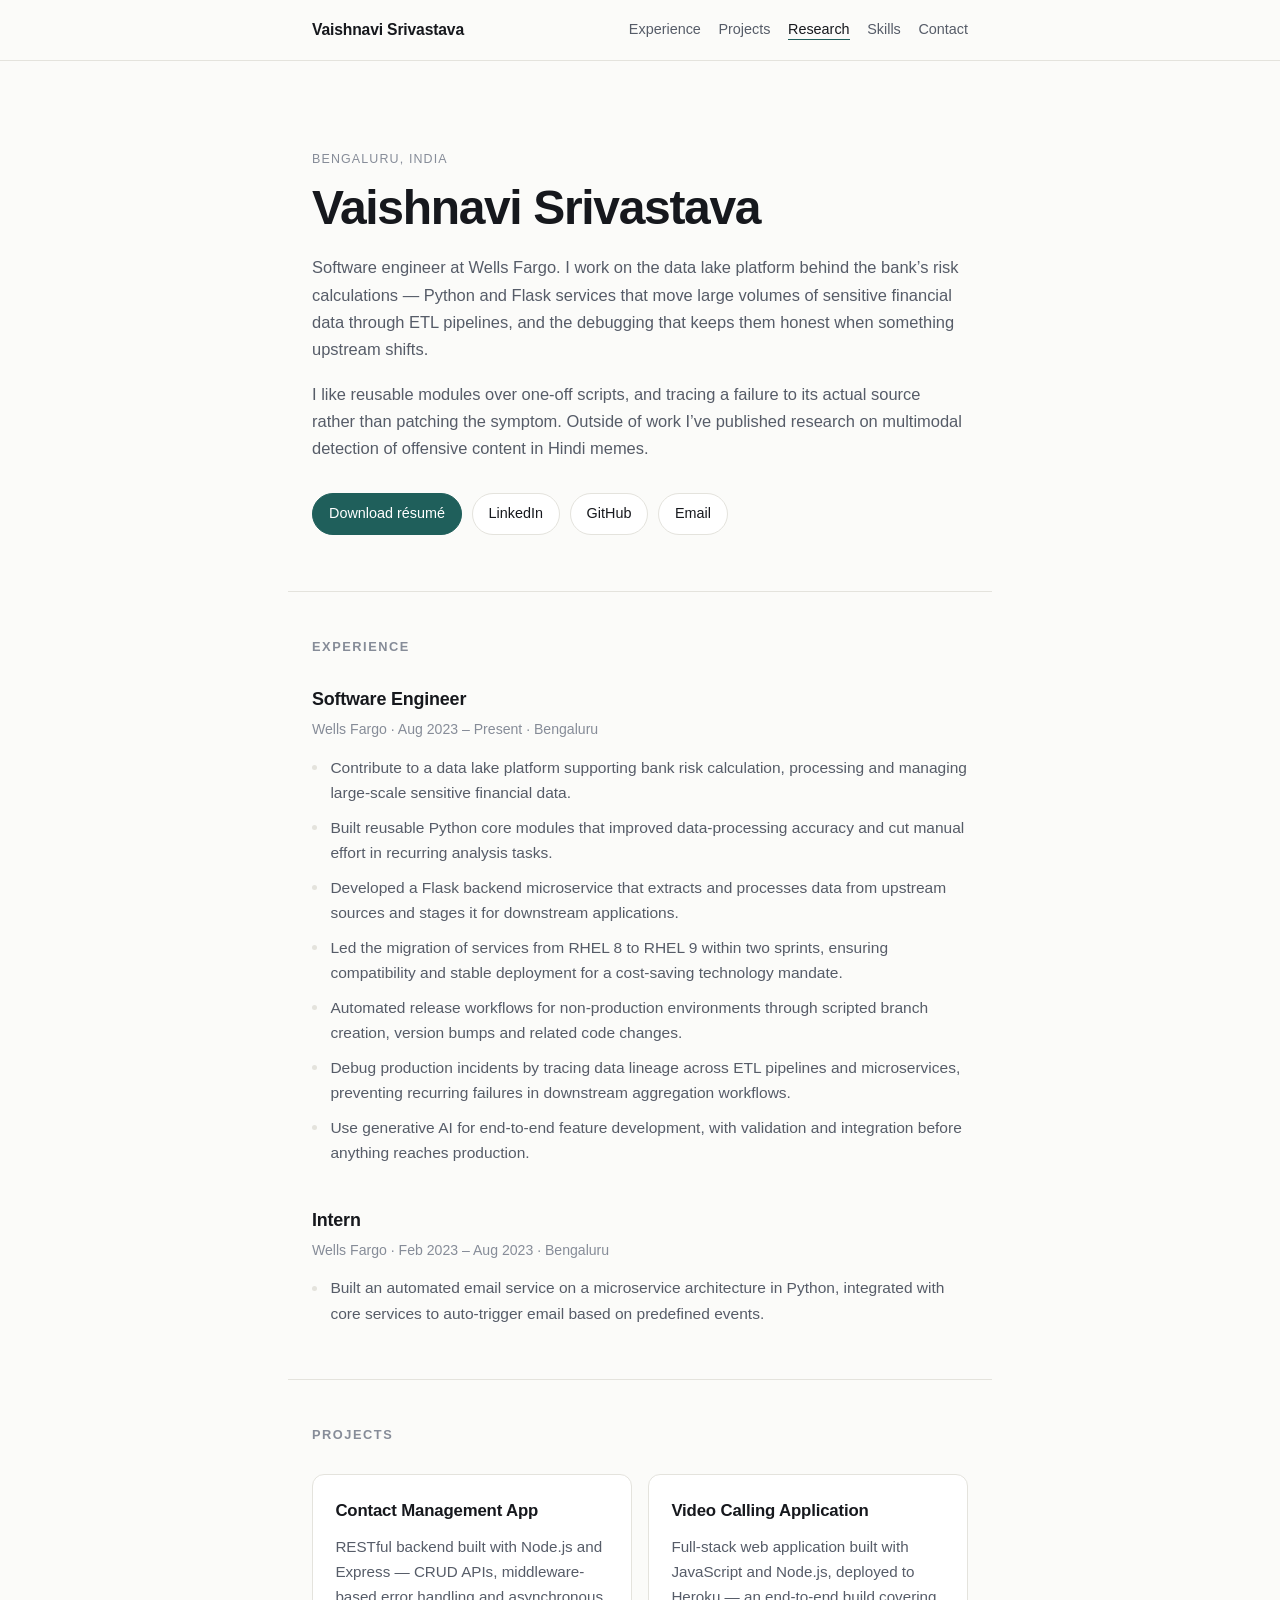
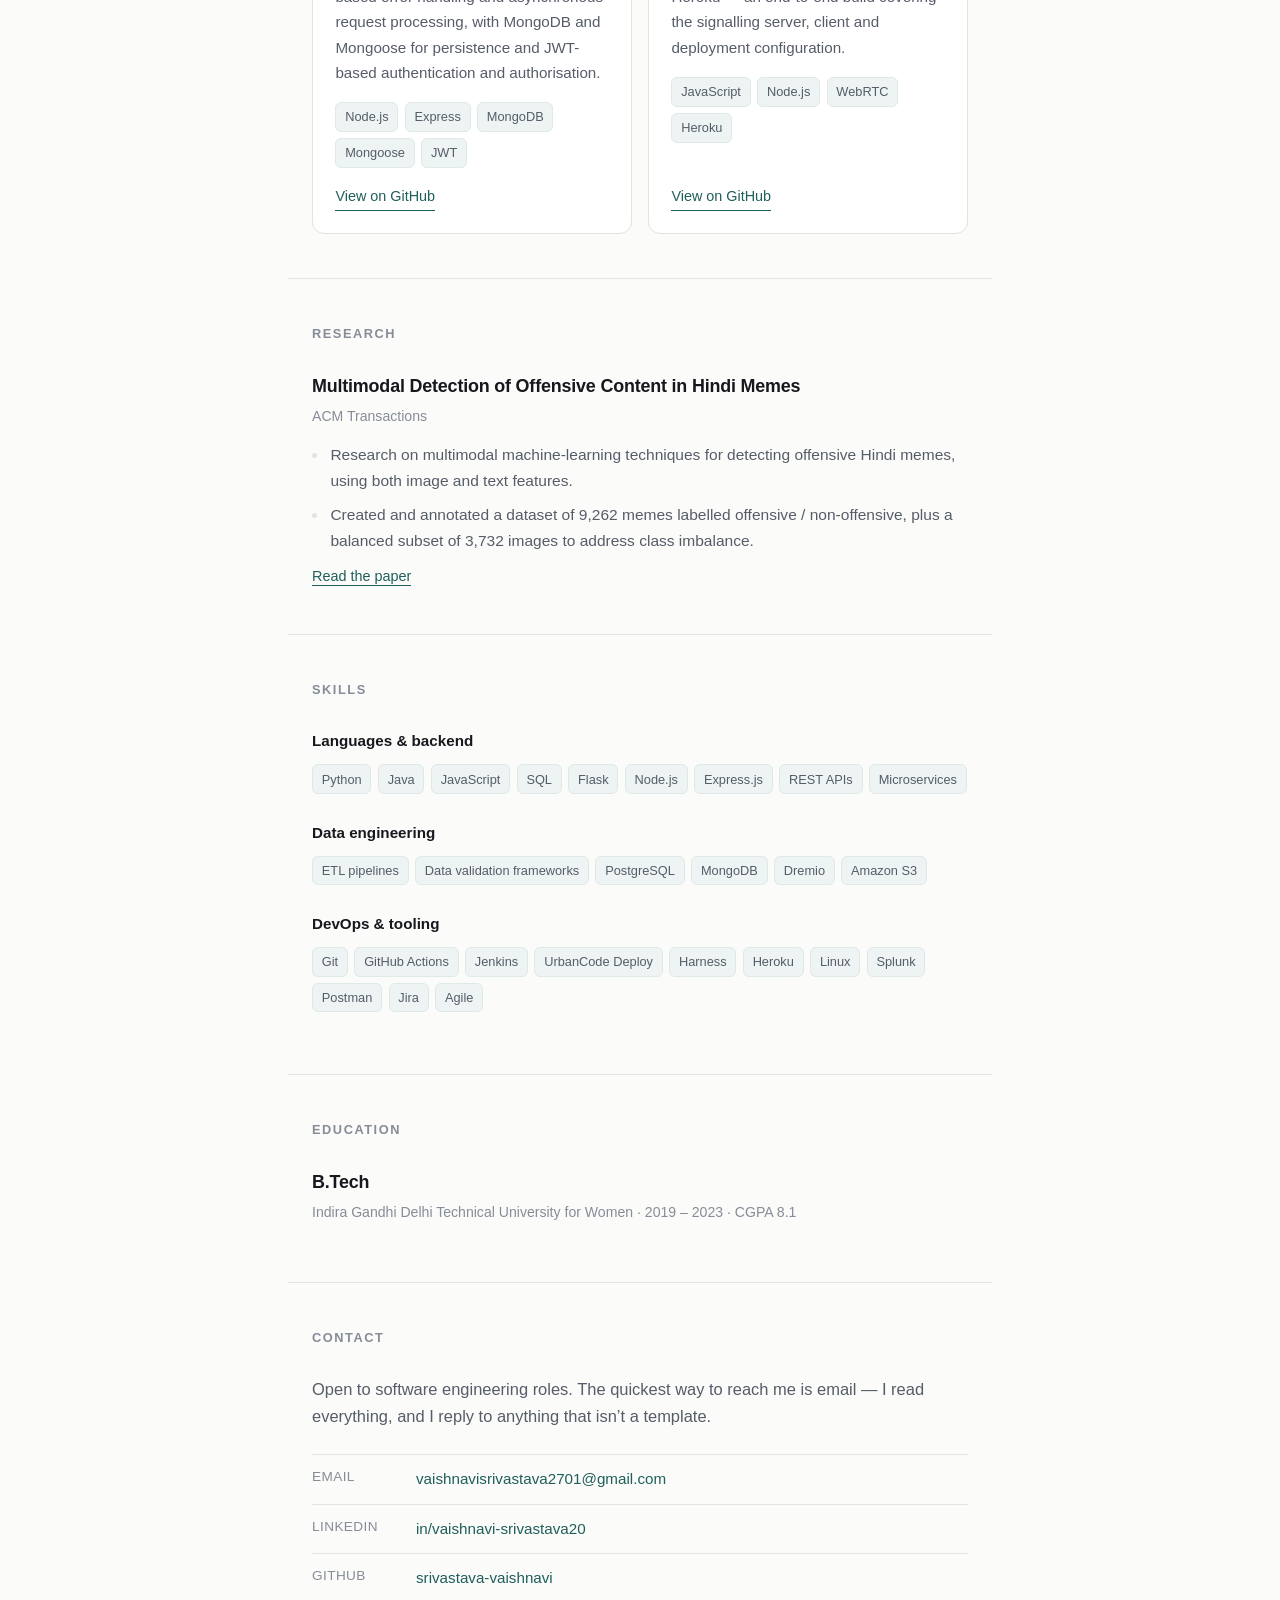
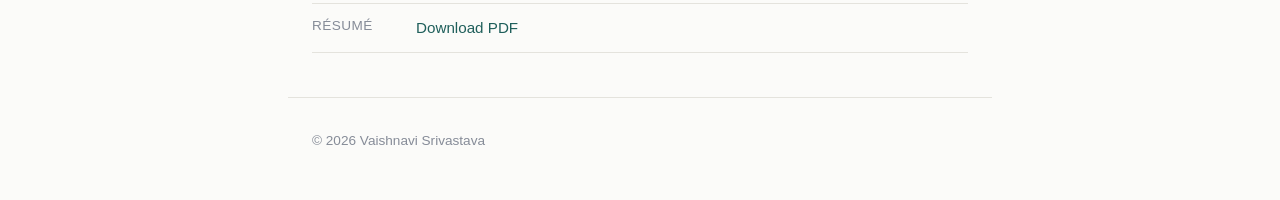
==== index.html @ 6af7abd9 "Initial commit" ====
<!DOCTYPE html>
<html lang="en">
<head>
<meta charset="utf-8">
<meta name="viewport" content="width=device-width, initial-scale=1">
<title>Vaishnavi Srivastava — Software Engineer</title>
<meta name="description" content="Software engineer at Wells Fargo working on data lake platforms, ETL pipelines and Python backend services. Bengaluru, India.">
<meta name="author" content="Vaishnavi Srivastava">
<link rel="canonical" href="https://srivastava-vaishnavi.github.io/">
<meta name="theme-color" content="#fbfbf9">

<meta property="og:type" content="website">
<meta property="og:title" content="Vaishnavi Srivastava — Software Engineer">
<meta property="og:description" content="Software engineer at Wells Fargo working on data lake platforms, ETL pipelines and Python backend services.">
<meta property="og:url" content="https://srivastava-vaishnavi.github.io/">
<meta name="twitter:card" content="summary">

<link rel="icon" href="favicon.svg" type="image/svg+xml">
<link rel="stylesheet" href="styles.css">
</head>
<body>

<a class="skip" href="#main">Skip to content</a>

<header class="topbar">
  <div class="wrap topbar-inner">
    <a class="wordmark" href="#top">Vaishnavi&nbsp;Srivastava</a>
    <nav aria-label="Sections">
      <ul class="navlist">
        <li><a href="#experience">Experience</a></li>
        <li><a href="#projects">Projects</a></li>
        <li><a href="#research">Research</a></li>
        <li><a href="#skills">Skills</a></li>
        <li><a href="#contact">Contact</a></li>
      </ul>
    </nav>
  </div>
</header>

<main id="main">

  <section id="top" class="hero wrap">
    <p class="eyebrow">Bengaluru, India</p>
    <h1>Vaishnavi Srivastava</h1>
    <p class="lede">
      Software engineer at Wells Fargo. I work on the data lake platform behind the
      bank&rsquo;s risk calculations — Python and Flask services that move large volumes of
      sensitive financial data through ETL pipelines, and the debugging that keeps them honest
      when something upstream shifts.
    </p>
    <p class="lede">
      I like reusable modules over one-off scripts, and tracing a failure to its actual source
      rather than patching the symptom. Outside of work I&rsquo;ve published research on
      multimodal detection of offensive content in Hindi memes.
    </p>

    <div class="actions">
      <a class="btn btn-primary" href="Vaishnavi-Srivastava-Resume.pdf">Download résumé</a>
      <a class="btn" href="https://www.linkedin.com/in/vaishnavi-srivastava20/" target="_blank" rel="noopener">LinkedIn</a>
      <a class="btn" href="https://github.com/srivastava-vaishnavi" target="_blank" rel="noopener">GitHub</a>
      <a class="btn" href="mailto:vaishnavisrivastava2701@gmail.com">Email</a>
    </div>
  </section>

  <section id="experience" class="wrap section">
    <h2>Experience</h2>

    <article class="entry">
      <div class="entry-head">
        <h3>Software Engineer</h3>
        <p class="meta">Wells Fargo · Aug 2023 – Present · Bengaluru</p>
      </div>
      <ul class="bullets">
        <li>Contribute to a data lake platform supporting bank risk calculation, processing and
            managing large-scale sensitive financial data.</li>
        <li>Built reusable Python core modules that improved data-processing accuracy and cut
            manual effort in recurring analysis tasks.</li>
        <li>Developed a Flask backend microservice that extracts and processes data from upstream
            sources and stages it for downstream applications.</li>
        <li>Led the migration of services from RHEL 8 to RHEL 9 within two sprints, ensuring
            compatibility and stable deployment for a cost-saving technology mandate.</li>
        <li>Automated release workflows for non-production environments through scripted branch
            creation, version bumps and related code changes.</li>
        <li>Debug production incidents by tracing data lineage across ETL pipelines and
            microservices, preventing recurring failures in downstream aggregation workflows.</li>
        <li>Use generative AI for end-to-end feature development, with validation and integration
            before anything reaches production.</li>
      </ul>
    </article>

    <article class="entry">
      <div class="entry-head">
        <h3>Intern</h3>
        <p class="meta">Wells Fargo · Feb 2023 – Aug 2023 · Bengaluru</p>
      </div>
      <ul class="bullets">
        <li>Built an automated email service on a microservice architecture in Python, integrated
            with core services to auto-trigger email based on predefined events.</li>
      </ul>
    </article>
  </section>

  <section id="projects" class="wrap section">
    <h2>Projects</h2>

    <div class="cards">
      <article class="card">
        <h3>Contact Management App</h3>
        <p>
          RESTful backend built with Node.js and Express — CRUD APIs, middleware-based error
          handling and asynchronous request processing, with MongoDB and Mongoose for persistence
          and JWT-based authentication and authorisation.
        </p>
        <ul class="tags">
          <li>Node.js</li><li>Express</li><li>MongoDB</li><li>Mongoose</li><li>JWT</li>
        </ul>
        <a class="cardlink" href="https://github.com/srivastava-vaishnavi/MYCONTACT-BACKEND" target="_blank" rel="noopener">View on GitHub</a>
      </article>

      <article class="card">
        <h3>Video Calling Application</h3>
        <p>
          Full-stack web application built with JavaScript and Node.js, deployed to Heroku —
          an end-to-end build covering the signalling server, client and deployment configuration.
        </p>
        <ul class="tags">
          <li>JavaScript</li><li>Node.js</li><li>WebRTC</li><li>Heroku</li>
        </ul>
        <a class="cardlink" href="https://github.com/srivastava-vaishnavi/Video-calling" target="_blank" rel="noopener">View on GitHub</a>
      </article>
    </div>
  </section>

  <section id="research" class="wrap section">
    <h2>Research</h2>
    <article class="entry">
      <div class="entry-head">
        <h3>Multimodal Detection of Offensive Content in Hindi Memes</h3>
        <p class="meta">ACM Transactions</p>
      </div>
      <ul class="bullets">
        <li>Research on multimodal machine-learning techniques for detecting offensive Hindi
            memes, using both image and text features.</li>
        <li>Created and annotated a dataset of 9,262 memes labelled offensive / non-offensive,
            plus a balanced subset of 3,732 images to address class imbalance.</li>
      </ul>
      <a class="cardlink" href="https://dl.acm.org/doi/10.1145/3717611" target="_blank" rel="noopener">Read the paper</a>
    </article>
  </section>

  <section id="skills" class="wrap section">
    <h2>Skills</h2>

    <div class="skillgroup">
      <h3>Languages &amp; backend</h3>
      <ul class="tags">
        <li>Python</li><li>Java</li><li>JavaScript</li><li>SQL</li><li>Flask</li>
        <li>Node.js</li><li>Express.js</li><li>REST APIs</li><li>Microservices</li>
      </ul>
    </div>

    <div class="skillgroup">
      <h3>Data engineering</h3>
      <ul class="tags">
        <li>ETL pipelines</li><li>Data validation frameworks</li><li>PostgreSQL</li>
        <li>MongoDB</li><li>Dremio</li><li>Amazon S3</li>
      </ul>
    </div>

    <div class="skillgroup">
      <h3>DevOps &amp; tooling</h3>
      <ul class="tags">
        <li>Git</li><li>GitHub Actions</li><li>Jenkins</li><li>UrbanCode Deploy</li>
        <li>Harness</li><li>Heroku</li><li>Linux</li><li>Splunk</li><li>Postman</li>
        <li>Jira</li><li>Agile</li>
      </ul>
    </div>
  </section>

  <section id="education" class="wrap section">
    <h2>Education</h2>
    <article class="entry">
      <div class="entry-head">
        <h3>B.Tech</h3>
        <p class="meta">Indira Gandhi Delhi Technical University for Women · 2019 – 2023 · CGPA 8.1</p>
      </div>
    </article>
  </section>

  <section id="contact" class="wrap section">
    <h2>Contact</h2>
    <p class="lede">
      Open to software engineering roles. The quickest way to reach me is email — I read
      everything, and I reply to anything that isn&rsquo;t a template.
    </p>
    <ul class="contactlist">
      <li><span>Email</span><a href="mailto:vaishnavisrivastava2701@gmail.com">vaishnavisrivastava2701@gmail.com</a></li>
      <li><span>LinkedIn</span><a href="https://www.linkedin.com/in/vaishnavi-srivastava20/" target="_blank" rel="noopener">in/vaishnavi-srivastava20</a></li>
      <li><span>GitHub</span><a href="https://github.com/srivastava-vaishnavi" target="_blank" rel="noopener">srivastava-vaishnavi</a></li>
      <li><span>Résumé</span><a href="Vaishnavi-Srivastava-Resume.pdf">Download PDF</a></li>
    </ul>
  </section>

</main>

<footer class="wrap">
  <p>&copy; <span id="year">2026</span> Vaishnavi Srivastava</p>
</footer>

<script src="script.js"></script>
</body>
</html>
---- styles.css ----
:root {
  --bg: #fbfbf9;
  --surface: #ffffff;
  --ink: #16181d;
  --ink-soft: #565c68;
  --ink-faint: #868c98;
  --line: #e4e3dd;
  --accent: #1f5f5b;
  --accent-soft: #eef4f3;
  --measure: 44rem;
  --pad: 1.5rem;
}

*, *::before, *::after { box-sizing: border-box; }

html {
  scroll-behavior: smooth;
  scroll-padding-top: 5rem;
  -webkit-text-size-adjust: 100%;
}

body {
  margin: 0;
  background: var(--bg);
  color: var(--ink);
  font-family: -apple-system, BlinkMacSystemFont, "Segoe UI", Roboto, Helvetica, Arial, sans-serif;
  font-size: 17px;
  line-height: 1.65;
  -webkit-font-smoothing: antialiased;
}

a { color: var(--accent); }

:focus-visible {
  outline: 2px solid var(--accent);
  outline-offset: 3px;
  border-radius: 2px;
}

.wrap {
  max-width: var(--measure);
  margin: 0 auto;
  padding-left: var(--pad);
  padding-right: var(--pad);
}

.skip {
  position: absolute;
  left: -9999px;
  top: 0;
  background: var(--ink);
  color: #fff;
  padding: 0.6rem 1rem;
  z-index: 20;
  text-decoration: none;
}
.skip:focus { left: 0.5rem; top: 0.5rem; }

/* ---------- top bar ---------- */

.topbar {
  position: sticky;
  top: 0;
  z-index: 10;
  background: var(--bg);
  border-bottom: 1px solid var(--line);
}

.topbar-inner {
  display: flex;
  align-items: center;
  justify-content: space-between;
  gap: 1rem;
  flex-wrap: wrap;
  min-height: 3.75rem;
  padding-top: 0.5rem;
  padding-bottom: 0.5rem;
}

.wordmark {
  font-weight: 600;
  letter-spacing: -0.01em;
  color: var(--ink);
  text-decoration: none;
  font-size: 0.98rem;
}

.navlist {
  display: flex;
  flex-wrap: wrap;
  gap: 1.1rem;
  list-style: none;
  margin: 0;
  padding: 0;
  font-size: 0.9rem;
}

.navlist a {
  color: var(--ink-soft);
  text-decoration: none;
  padding-bottom: 2px;
  border-bottom: 1px solid transparent;
}
.navlist a:hover { color: var(--ink); }
.navlist a.current {
  color: var(--ink);
  border-bottom-color: var(--accent);
}

/* ---------- hero ---------- */

.hero {
  padding-top: 5.5rem;
  padding-bottom: 3.5rem;
}

.eyebrow {
  margin: 0 0 0.75rem;
  font-size: 0.78rem;
  letter-spacing: 0.09em;
  text-transform: uppercase;
  color: var(--ink-faint);
}

h1 {
  margin: 0 0 1.25rem;
  font-size: clamp(2.1rem, 6vw, 3rem);
  line-height: 1.1;
  letter-spacing: -0.028em;
  font-weight: 650;
}

.lede {
  margin: 0 0 1.1rem;
  color: var(--ink-soft);
  font-size: 1.03rem;
}

.actions {
  display: flex;
  flex-wrap: wrap;
  gap: 0.6rem;
  margin-top: 1.9rem;
}

.btn {
  display: inline-block;
  padding: 0.52rem 1rem;
  border: 1px solid var(--line);
  border-radius: 999px;
  background: var(--surface);
  color: var(--ink);
  font-size: 0.9rem;
  text-decoration: none;
  transition: border-color 0.15s ease, background-color 0.15s ease, transform 0.15s ease;
}
.btn:hover {
  border-color: var(--accent);
  background: var(--accent-soft);
  transform: translateY(-1px);
}

.btn-primary {
  background: var(--accent);
  border-color: var(--accent);
  color: #fff;
}
.btn-primary:hover {
  background: #174a47;
  border-color: #174a47;
  color: #fff;
}

/* ---------- sections ---------- */

.section {
  padding-top: 2.75rem;
  padding-bottom: 2.75rem;
  border-top: 1px solid var(--line);
}

h2 {
  margin: 0 0 1.75rem;
  font-size: 0.8rem;
  font-weight: 600;
  letter-spacing: 0.12em;
  text-transform: uppercase;
  color: var(--ink-faint);
}

.entry { margin-bottom: 2.5rem; }
.entry:last-child { margin-bottom: 0; }

.entry-head { margin-bottom: 0.85rem; }

.entry-head h3 {
  margin: 0 0 0.2rem;
  font-size: 1.12rem;
  font-weight: 600;
  letter-spacing: -0.01em;
}

.meta {
  margin: 0;
  font-size: 0.88rem;
  color: var(--ink-faint);
}

.bullets {
  margin: 0;
  padding: 0;
  list-style: none;
  color: var(--ink-soft);
}

.bullets li {
  position: relative;
  padding-left: 1.15rem;
  margin-bottom: 0.55rem;
  font-size: 0.97rem;
}

.bullets li::before {
  content: "";
  position: absolute;
  left: 0;
  top: 0.68em;
  width: 5px;
  height: 5px;
  border-radius: 50%;
  background: var(--line);
}

/* ---------- project cards ---------- */

.cards {
  display: grid;
  gap: 1rem;
  grid-template-columns: repeat(auto-fit, minmax(17rem, 1fr));
}

.card {
  background: var(--surface);
  border: 1px solid var(--line);
  border-radius: 12px;
  padding: 1.4rem;
  display: flex;
  flex-direction: column;
  transition: border-color 0.15s ease, box-shadow 0.15s ease;
}
.card:hover {
  border-color: #cfd6d4;
  box-shadow: 0 6px 22px rgba(22, 24, 29, 0.05);
}

.card h3 {
  margin: 0 0 0.6rem;
  font-size: 1.05rem;
  font-weight: 600;
  letter-spacing: -0.01em;
}

.card p {
  margin: 0 0 1.1rem;
  color: var(--ink-soft);
  font-size: 0.95rem;
}

.cardlink {
  margin-top: auto;
  align-self: flex-start;
  font-size: 0.9rem;
  text-decoration: none;
  border-bottom: 1px solid currentColor;
  padding-bottom: 1px;
}
.cardlink:hover { color: #174a47; }

/* ---------- tags ---------- */

.tags {
  display: flex;
  flex-wrap: wrap;
  gap: 0.4rem;
  list-style: none;
  margin: 0 0 1.1rem;
  padding: 0;
}

.tags li {
  font-size: 0.8rem;
  color: var(--ink-soft);
  background: var(--accent-soft);
  border: 1px solid #dfe9e7;
  border-radius: 6px;
  padding: 0.2rem 0.55rem;
  white-space: nowrap;
}

.skillgroup { margin-bottom: 1.6rem; }
.skillgroup:last-child { margin-bottom: 0; }

.skillgroup h3 {
  margin: 0 0 0.7rem;
  font-size: 0.95rem;
  font-weight: 600;
}

/* ---------- contact ---------- */

.contactlist {
  list-style: none;
  margin: 1.5rem 0 0;
  padding: 0;
}

.contactlist li {
  display: flex;
  flex-wrap: wrap;
  gap: 0.35rem 1rem;
  padding: 0.7rem 0;
  border-bottom: 1px solid var(--line);
  font-size: 0.95rem;
}
.contactlist li:first-child { border-top: 1px solid var(--line); }

.contactlist span {
  flex: 0 0 5.5rem;
  color: var(--ink-faint);
  font-size: 0.85rem;
  letter-spacing: 0.03em;
  text-transform: uppercase;
}

.contactlist a {
  text-decoration: none;
  border-bottom: 1px solid transparent;
  word-break: break-word;
}
.contactlist a:hover { border-bottom-color: currentColor; }

/* ---------- footer ---------- */

footer {
  padding-top: 2rem;
  padding-bottom: 3rem;
  border-top: 1px solid var(--line);
  color: var(--ink-faint);
  font-size: 0.85rem;
}
footer p { margin: 0; }

/* ---------- responsive ---------- */

@media (max-width: 34rem) {
  html { scroll-padding-top: 9.5rem; }
  body { font-size: 16px; }
  .hero { padding-top: 3.25rem; }
  .navlist { gap: 0.85rem; font-size: 0.85rem; }
  .actions .btn { flex: 1 1 auto; text-align: center; }
  .contactlist span { flex-basis: 100%; }
}

@media (prefers-reduced-motion: reduce) {
  html { scroll-behavior: auto; }
  * { transition: none !important; }
}

@media print {
  .topbar, .actions, .skip { display: none; }
  body { background: #fff; font-size: 11pt; }
  .section { border-top: none; padding: 0.75rem 0; }
  a { color: inherit; text-decoration: none; }
}
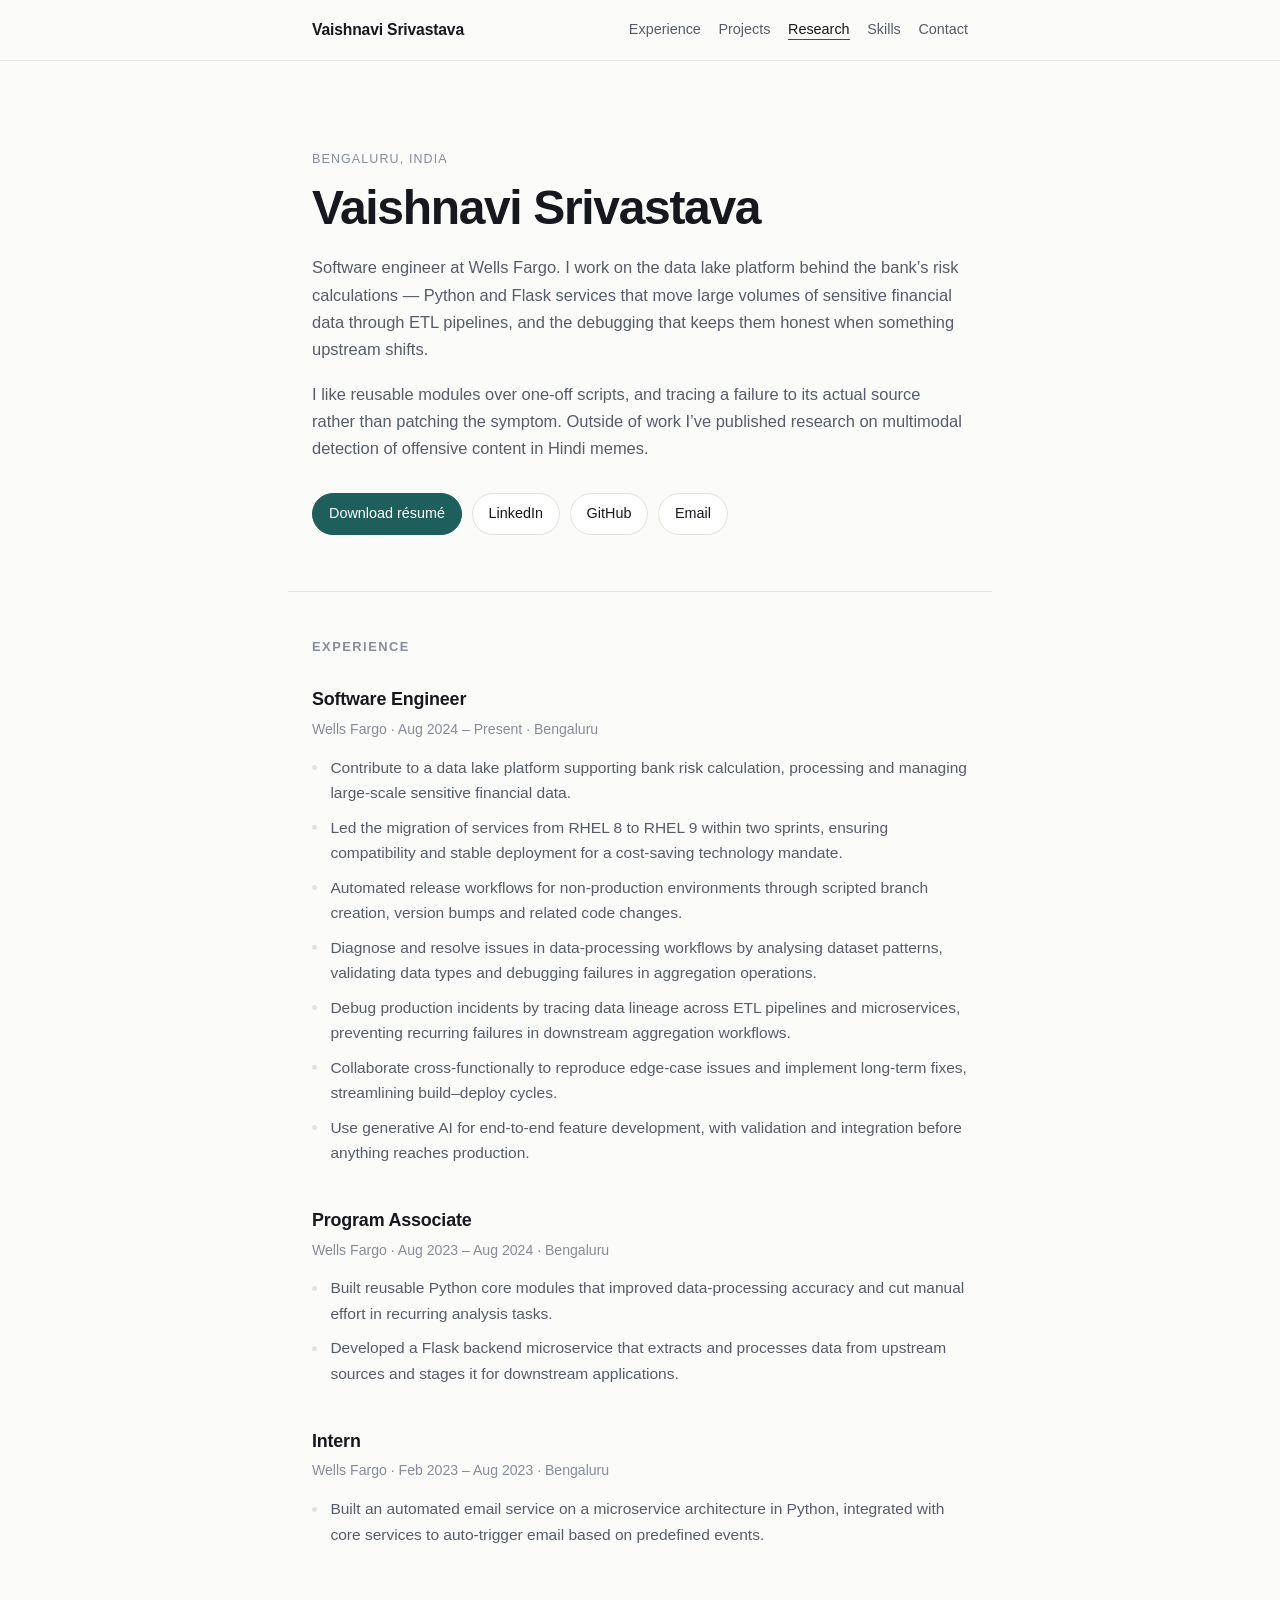
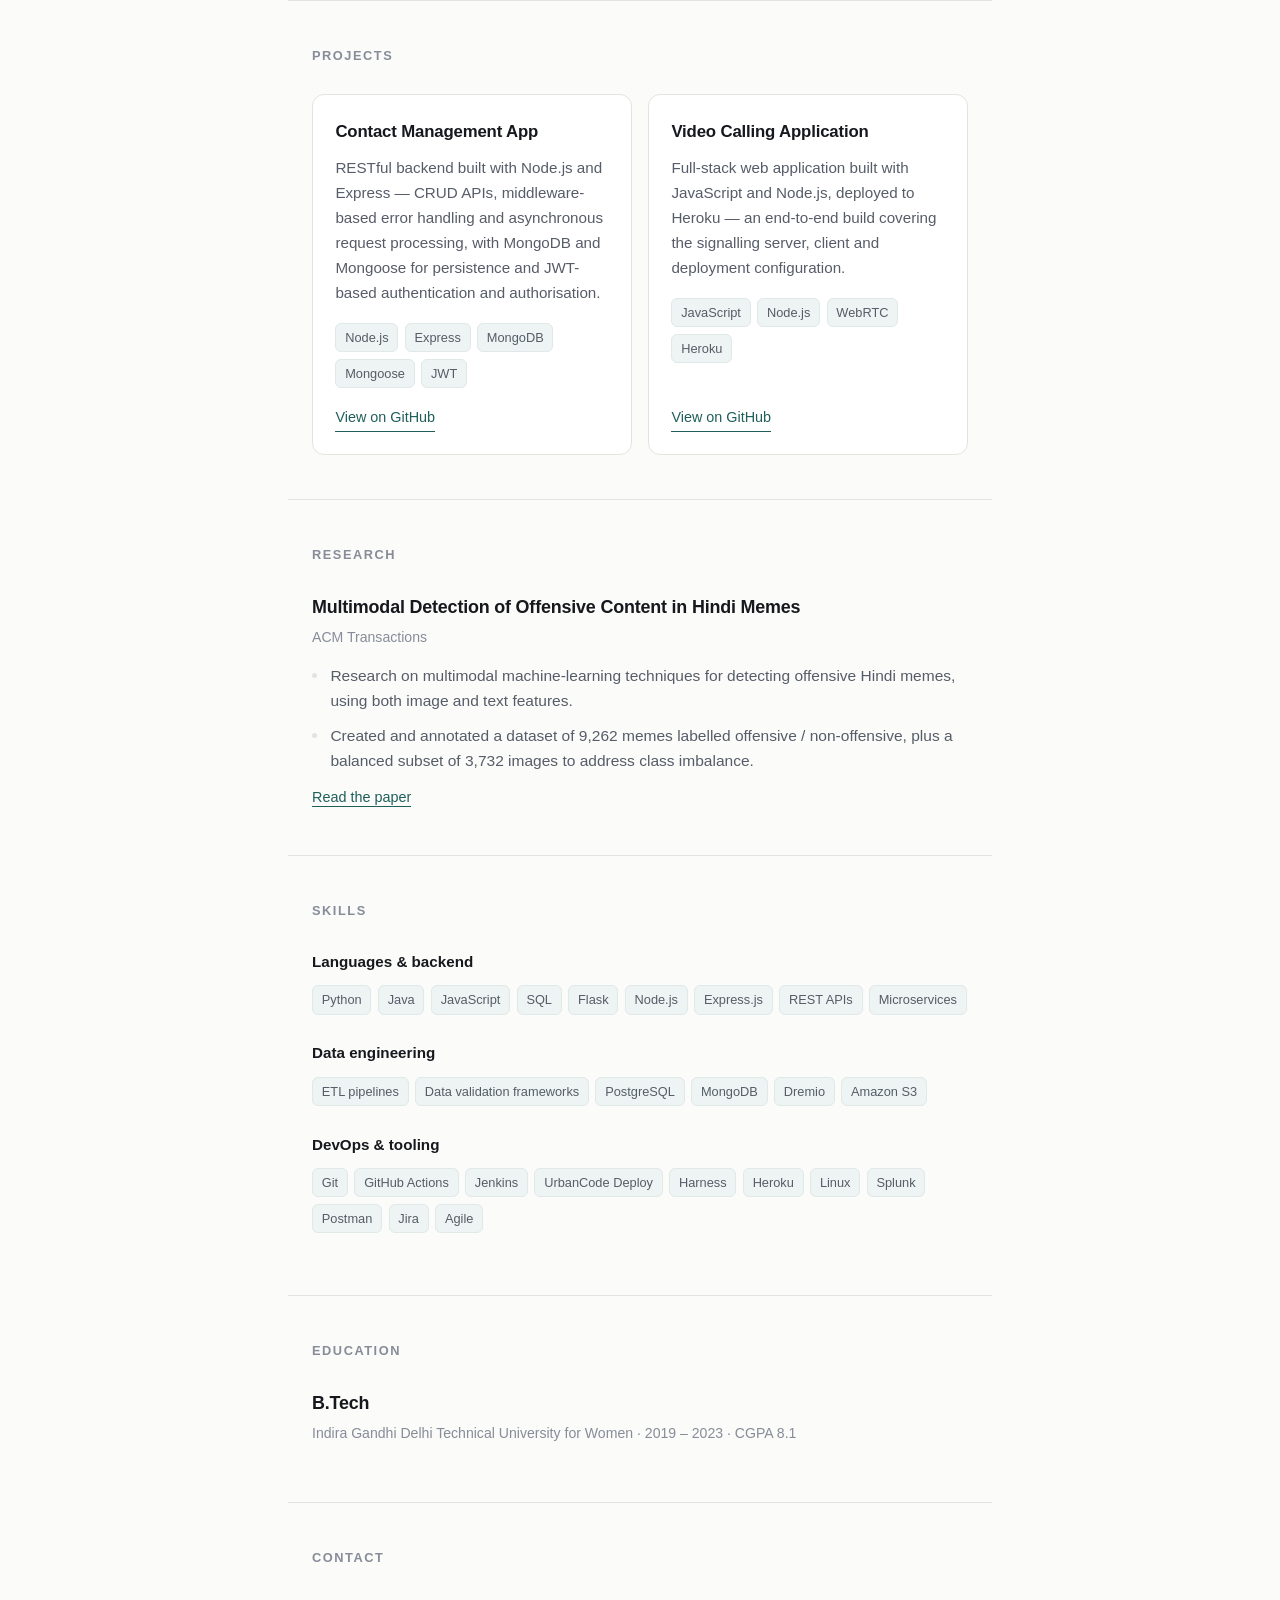
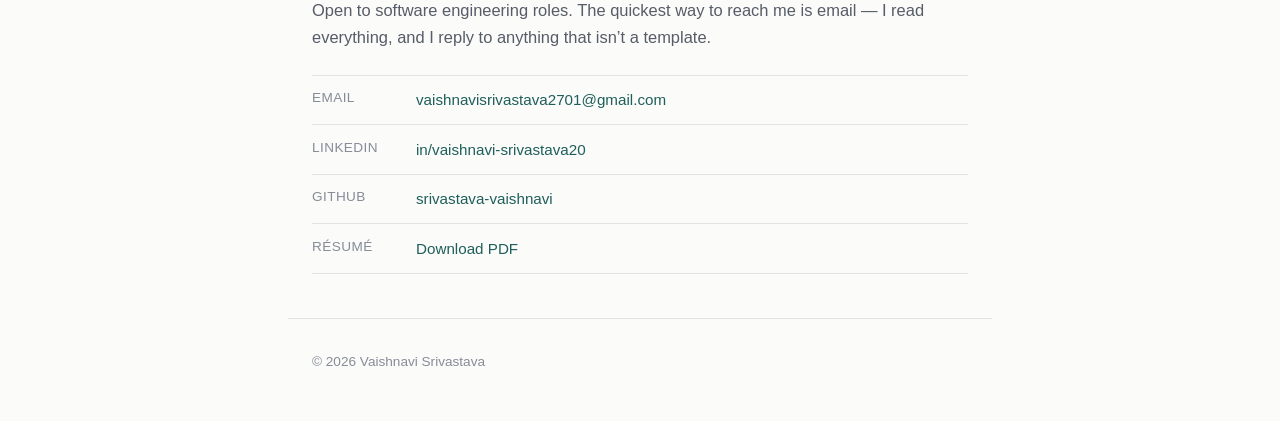
==== commit 39e0773f: "Update Wells Fargo roles and dates" ====
--- a/index.html
+++ b/index.html
@@ -68,23 +68,36 @@
     <article class="entry">
       <div class="entry-head">
         <h3>Software Engineer</h3>
-        <p class="meta">Wells Fargo · Aug 2023 – Present · Bengaluru</p>
+        <p class="meta">Wells Fargo · Aug 2024 – Present · Bengaluru</p>
       </div>
       <ul class="bullets">
         <li>Contribute to a data lake platform supporting bank risk calculation, processing and
             managing large-scale sensitive financial data.</li>
+        <li>Led the migration of services from RHEL 8 to RHEL 9 within two sprints, ensuring
+            compatibility and stable deployment for a cost-saving technology mandate.</li>
+        <li>Automated release workflows for non-production environments through scripted branch
+            creation, version bumps and related code changes.</li>
+        <li>Diagnose and resolve issues in data-processing workflows by analysing dataset patterns,
+            validating data types and debugging failures in aggregation operations.</li>
+        <li>Debug production incidents by tracing data lineage across ETL pipelines and
+            microservices, preventing recurring failures in downstream aggregation workflows.</li>
+        <li>Collaborate cross-functionally to reproduce edge-case issues and implement long-term
+            fixes, streamlining build–deploy cycles.</li>
+        <li>Use generative AI for end-to-end feature development, with validation and integration
+            before anything reaches production.</li>
+      </ul>
+    </article>
+
+    <article class="entry">
+      <div class="entry-head">
+        <h3>Program Associate</h3>
+        <p class="meta">Wells Fargo · Aug 2023 – Aug 2024 · Bengaluru</p>
+      </div>
+      <ul class="bullets">
         <li>Built reusable Python core modules that improved data-processing accuracy and cut
             manual effort in recurring analysis tasks.</li>
         <li>Developed a Flask backend microservice that extracts and processes data from upstream
             sources and stages it for downstream applications.</li>
-        <li>Led the migration of services from RHEL 8 to RHEL 9 within two sprints, ensuring
-            compatibility and stable deployment for a cost-saving technology mandate.</li>
-        <li>Automated release workflows for non-production environments through scripted branch
-            creation, version bumps and related code changes.</li>
-        <li>Debug production incidents by tracing data lineage across ETL pipelines and
-            microservices, preventing recurring failures in downstream aggregation workflows.</li>
-        <li>Use generative AI for end-to-end feature development, with validation and integration
-            before anything reaches production.</li>
       </ul>
     </article>
 
